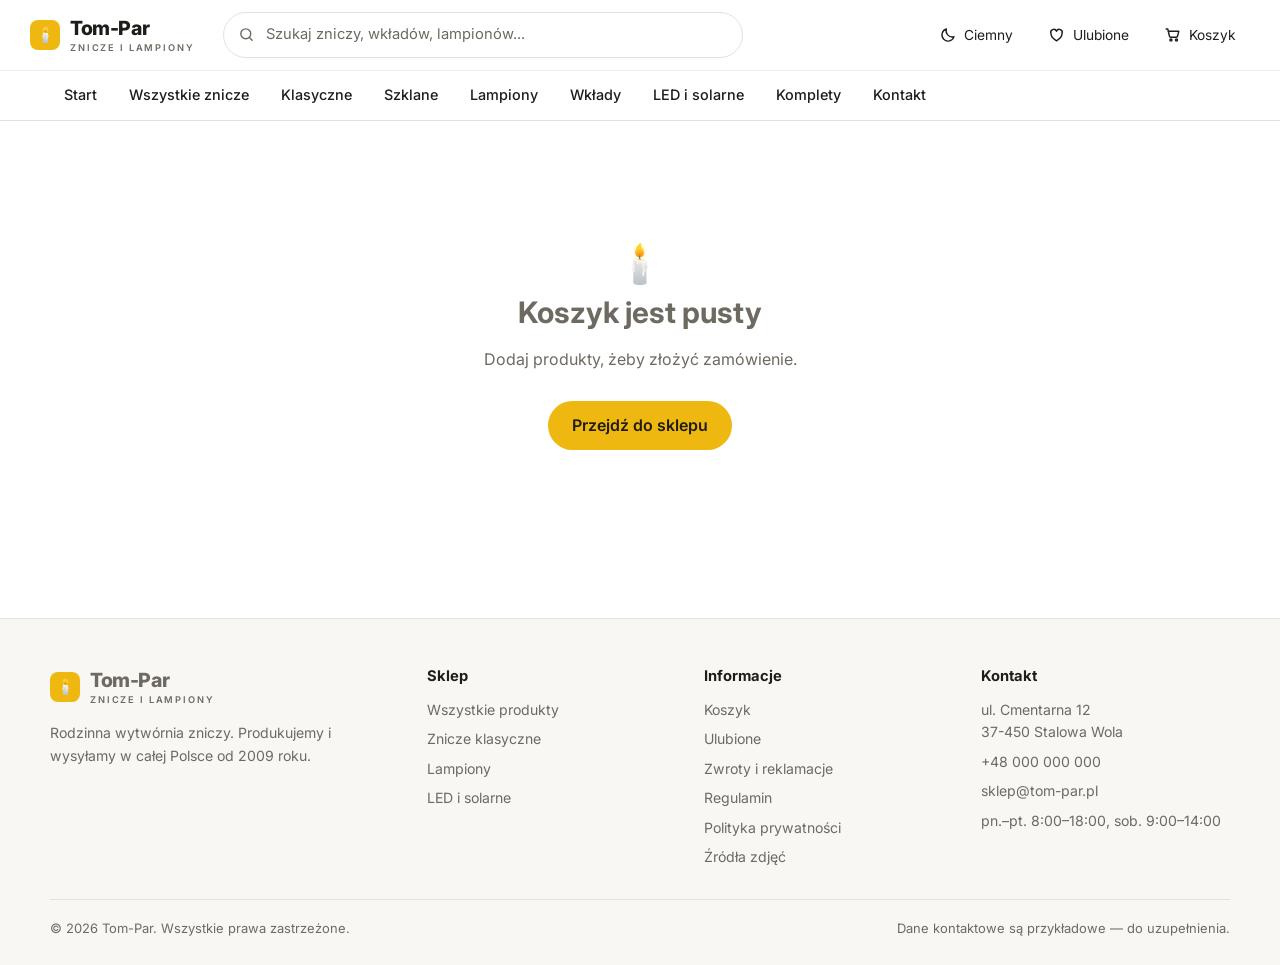
==== kasa.html @ e92dd48e "Ikona kategorii w podpowiedziach zamiast emoji teczki Emoji renderowalo sie jako szara teczka w styl" ====
<!doctype html>
<html lang="pl">
<head>
<meta charset="utf-8">
<meta name="viewport" content="width=device-width,initial-scale=1">
<title>Zamówienie — dane, dostawa, płatność | Tom-Par</title>
<meta name="robots" content="noindex">
<link rel="preconnect" href="https://fonts.googleapis.com"><link rel="preconnect" href="https://fonts.gstatic.com" crossorigin><link href="https://fonts.googleapis.com/css2?family=Inter:wght@400;500;600;700&display=swap" rel="stylesheet"><link rel="stylesheet" href="css/style.css?v=202609152119">
<script>
  (function(){
    var m = null;
    try { m = localStorage.getItem('tompar_motyw') || localStorage.getItem('lumen_motyw'); } catch(e){}
    if (!m) m = matchMedia('(prefers-color-scheme: dark)').matches ? 'dark' : 'light';
    document.documentElement.dataset.theme = m;
  })();
</script>
</head>
<body>
<header class="site">
  <div class="wrap head-main">
    <a class="logo" href="index.html"><i>🕯️</i><span>Tom-Par<small>znicze i lampiony</small></span></a>
    <form class="search" data-search role="search">
      <svg class="search-ico" viewBox="0 0 24 24" fill="none" stroke="currentColor" stroke-width="2" stroke-linecap="round" aria-hidden="true"><circle cx="11" cy="11" r="7"/><path d="m20 20-3.5-3.5"/></svg>
      <input type="search" name="q" placeholder="Szukaj zniczy, wkładów, lampionów..." aria-label="Szukaj w sklepie">
      <button type="submit" class="search-go" aria-label="Szukaj">Szukaj</button>
    </form>
    <div class="head-actions">
      <button class="icon-btn" data-theme-toggle aria-label="Zmień motyw"><span class="ikona"></span><span class="etykieta">Ciemny</span></button>
      <a class="icon-btn fav-btn" href="ulubione.html" aria-label="Ulubione">
        <svg viewBox="0 0 24 24" fill="none" stroke="currentColor" stroke-width="1.8" stroke-linejoin="round" aria-hidden="true"><path d="M12 20s-7-4.4-7-9.3A3.7 3.7 0 0 1 12 8a3.7 3.7 0 0 1 7 2.7C19 15.6 12 20 12 20Z"/></svg>
        <span>Ulubione</span> <span class="badge" data-fav-count style="display:none">0</span></a>
      <a class="icon-btn" href="koszyk.html" aria-label="Koszyk">
        <svg viewBox="0 0 24 24" fill="none" stroke="currentColor" stroke-width="1.8" stroke-linecap="round" stroke-linejoin="round" aria-hidden="true"><path d="M4 5h2l2.2 9.2a1.6 1.6 0 0 0 1.6 1.2h6.9a1.6 1.6 0 0 0 1.6-1.2L20 8H6.4"/><circle cx="10" cy="19" r="1.3"/><circle cx="17" cy="19" r="1.3"/></svg>
        <span>Koszyk</span> <span class="badge" data-cart-count style="display:none">0</span></a>
    </div>
  </div>
  <nav class="catbar">
    <div class="wrap">
      <a href="index.html">Start</a>
      <a href="sklep.html">Wszystkie znicze</a>
      <a href="sklep.html#znicze">Klasyczne</a>
      <a href="sklep.html#szklane">Szklane</a>
      <a href="sklep.html#lampiony">Lampiony</a>
      <a href="sklep.html#wklady">Wkłady</a>
      <a href="sklep.html#led">LED i solarne</a>
      <a href="sklep.html#komplety">Komplety</a>
      <a href="index.html#kontakt">Kontakt</a>
    </div>
  </nav>
</header>
<main>
<section style="padding-top:48px">
  <div class="wrap">
    <h1 style="font-size:clamp(1.9rem,3.6vw,2.6rem)">Składanie zamówienia</h1>
    <p class="muted" style="margin-top:-8px">Bez zakładania konta. Wypełnienie zajmuje około minuty.</p>

    <form class="checkout" id="form-kasa" novalidate>
      <div>
        <!-- 1. KONTAKT -->
        <div class="panel">
          <h2><span class="step-no">1</span> Dane kontaktowe</h2>
          <div class="row2">
            <div class="field"><label for="imie">Imię *</label><input id="imie" name="imie" autocomplete="given-name"><span class="err">Podaj imię.</span></div>
            <div class="field"><label for="nazwisko">Nazwisko *</label><input id="nazwisko" name="nazwisko" autocomplete="family-name"><span class="err">Podaj nazwisko.</span></div>
          </div>
          <div class="row2">
            <div class="field"><label for="email">E-mail *</label><input id="email" name="email" type="email" inputmode="email" autocomplete="email" placeholder="jan.kowalski@example.com"><span class="err">Podaj poprawny adres e-mail.</span></div>
            <div class="field"><label for="telefon">Telefon *</label><input id="telefon" name="telefon" type="tel" inputmode="tel" autocomplete="tel" placeholder="600 100 200"><span class="err">Podaj 9-cyfrowy numer telefonu.</span></div>
          </div>
          <p class="muted" style="font-size:.84rem;margin:0">Na e-mail wyślemy potwierdzenie, na telefon — informację od kuriera.</p>
        </div>

        <!-- 2. ADRES -->
        <div class="panel">
          <h2><span class="step-no">2</span> Adres dostawy</h2>
          <div class="field"><label for="ulica">Ulica i numer *</label><input id="ulica" name="ulica" autocomplete="street-address" placeholder="ul. Kwiatowa 14/3"><span class="err">Podaj ulicę i numer.</span></div>
          <div class="row3">
            <div class="field"><label for="kod">Kod pocztowy *</label><input id="kod" name="kod" inputmode="numeric" autocomplete="postal-code" placeholder="00-000" maxlength="6"><span class="err">Format: 00-000.</span></div>
            <div class="field"><label for="miasto">Miejscowość *</label><input id="miasto" name="miasto" autocomplete="address-level2"><span class="err">Podaj miejscowość.</span></div>
            <div class="field"><label for="kraj">Kraj</label>
              <select id="kraj" name="kraj"><option>Polska</option><option>Niemcy</option><option>Czechy</option><option>Wielka Brytania</option></select></div>
          </div>
          <label class="check"><input type="checkbox" id="faktura" name="faktura"> Chcę fakturę na firmę</label>
          <div id="box-faktura" hidden>
            <div class="row2">
              <div class="field"><label for="firma">Nazwa firmy *</label><input id="firma" name="firma"><span class="err">Podaj nazwę firmy.</span></div>
              <div class="field"><label for="nip">NIP *</label><input id="nip" name="nip" inputmode="numeric" placeholder="1234567890" maxlength="13"><span class="err">NIP musi mieć 10 cyfr.</span></div>
            </div>
          </div>
        </div>

        <!-- 3. DOSTAWA -->
        <div class="panel">
          <h2><span class="step-no">3</span> Sposób dostawy</h2>
          <div id="opcje-dostawy"></div>
          <div class="field" id="box-paczkomat" hidden>
            <label for="paczkomat">Kod paczkomatu *</label>
            <input id="paczkomat" name="paczkomat" placeholder="np. STW01M" maxlength="12">
            <span class="err">Podaj kod wybranego paczkomatu.</span>
          </div>
        </div>

        <!-- 4. PŁATNOŚĆ -->
        <div class="panel">
          <h2><span class="step-no">4</span> Sposób płatności</h2>
          <div id="opcje-platnosci"></div>
          <div class="field" style="margin-top:8px">
            <label for="uwagi">Uwagi do zamówienia (opcjonalnie)</label>
            <textarea id="uwagi" name="uwagi" rows="3" placeholder="np. proszę dzwonić przed dostawą"></textarea>
          </div>
          <label class="check" id="check-regulamin"><input type="checkbox" id="regulamin"> Akceptuję <a href="#" style="color:var(--gold)">regulamin</a> i <a href="#" style="color:var(--gold)">politykę prywatności</a>. *</label>
          <label class="check"><input type="checkbox" id="newsletter"> Chcę dostawać informacje o promocjach sezonowych.</label>
        </div>
      </div>

      <aside>
        <div class="summary" id="podsumowanie"></div>
      </aside>
    </form>
  </div>
</section>
</main>
<footer class="site" id="kontakt">
  <div class="wrap">
    <div class="cols">
      <div>
        <a class="logo" href="index.html"><i>🕯️</i><span>Tom-Par<small>znicze i lampiony</small></span></a>
        <p style="max-width:34ch;margin-top:14px">Rodzinna wytwórnia zniczy. Produkujemy i wysyłamy w całej Polsce od 2009 roku.</p>
      </div>
      <div><h4>Sklep</h4><ul>
        <li><a href="sklep.html">Wszystkie produkty</a></li>
        <li><a href="sklep.html#znicze">Znicze klasyczne</a></li>
        <li><a href="sklep.html#lampiony">Lampiony</a></li>
        <li><a href="sklep.html#led">LED i solarne</a></li>
      </ul></div>
      <div><h4>Informacje</h4><ul>
        <li><a href="koszyk.html">Koszyk</a></li>
        <li><a href="ulubione.html">Ulubione</a></li>
        <li><a href="#">Zwroty i reklamacje</a></li>
        <li><a href="#">Regulamin</a></li>
        <li><a href="#">Polityka prywatności</a></li>
        <li><a href="zrodla-zdjec.html">Źródła zdjęć</a></li>
      </ul></div>
      <div><h4>Kontakt</h4><ul>
        <li>ul. Cmentarna 12<br>37-450 Stalowa Wola</li>
        <li><a href="tel:+48000000000">+48 000 000 000</a></li>
        <li><a href="mailto:sklep@tom-par.pl">sklep@tom-par.pl</a></li>
        <li>pn.–pt. 8:00–18:00, sob. 9:00–14:00</li>
      </ul></div>
    </div>
    <div class="copy">
      <span>© 2026 Tom-Par. Wszystkie prawa zastrzeżone.</span>
      <span>Dane kontaktowe są przykładowe — do uzupełnienia.</span>
    </div>
  </div>
</footer>
<script src="js/shop.js?v=202609152119"></script>
<script src="js/kasa.js?v=202609152119"></script>
</body>
</html>
---- css/style.css ----
/* ===========================================================
   Tom-Par — arkusz stylów. Motyw jasny (domyślny) + ciemny.
   =========================================================== */

/* --- MOTYW JASNY --- */
:root{
  --bg:#ffffff;
  --bg-soft:#f8f7f4;
  --card:#ffffff;
  --line:#e5e1d9;
  --line-soft:#f0ede7;
  --text:#1f1d1a;
  --muted:#6e6a61;
  --gold:#efb810;
  --gold-soft:#ffd24d;
  --gold-dim:#fdf4d8;
  --on-gold:#211d14;
  --header-bg:rgba(255,255,255,.94);
  --input-bg:#ffffff;
  --thumb-1:#faf8f3;
  --thumb-2:#f1ece1;
  --shadow:0 2px 10px rgba(30,28,25,.06);
  --shadow-lg:0 12px 30px rgba(30,28,25,.12);
  --ok:#2f8f5b;
  --err:#c8402c;
  --radius:12px;
  --max:1220px;
  --font:"Inter",-apple-system,BlinkMacSystemFont,"Segoe UI",Roboto,Helvetica,Arial,sans-serif;
  color-scheme:light;
}

/* --- MOTYW CIEMNY --- */
[data-theme="dark"]{
  --bg:#0e0f12;
  --bg-soft:#15161a;
  --card:#1a1c21;
  --line:#2c2f37;
  --line-soft:#23252b;
  --text:#f4f4f6;
  --muted:#9ea3ad;
  --gold:#f2c14e;
  --gold-soft:#ffd776;
  --gold-dim:#2b2415;
  --on-gold:#1a1408;
  --header-bg:rgba(14,15,18,.92);
  --input-bg:#15171c;
  --thumb-1:#20232a;
  --thumb-2:#171920;
  --shadow:0 2px 12px rgba(0,0,0,.5);
  --shadow-lg:0 16px 40px rgba(0,0,0,.6);
  --ok:#5ec98a;
  --err:#ef7361;
  color-scheme:dark;
}
/* w ciemnym karty odcinają się od tła jaśniejszym obrysem i cieniem */
[data-theme="dark"] .card,
[data-theme="dark"] .panel,
[data-theme="dark"] .summary{box-shadow:0 1px 0 rgba(255,255,255,.04) inset, var(--shadow)}
[data-theme="dark"] .card:hover{border-color:#3d424e}
[data-theme="dark"] .card .thumb img,
[data-theme="dark"] .tile img{filter:brightness(.95)}
[data-theme="dark"] .chip:hover{background:var(--bg-soft)}
[data-theme="dark"] .btn.ghost{border-color:#3a3e48}
[data-theme="dark"] .topbar,
[data-theme="dark"] .tag{color:#191308}

*{box-sizing:border-box}
html{scroll-behavior:smooth}
/* przyklejony naglowek nie moze zaslaniac celu przewijania */
section[id],[id^="naglowek"]{scroll-margin-top:124px}
body{margin:0;background:var(--bg);color:var(--text);font-family:var(--font);line-height:1.6;-webkit-font-smoothing:antialiased;transition:background .2s,color .2s}
img{max-width:100%;display:block}
a{color:inherit;text-decoration:none}
h1,h2,h3{font-weight:700;line-height:1.25;margin:0 0 .5em}
h1{font-size:clamp(1.8rem,3.6vw,2.6rem)}
h2{font-size:clamp(1.35rem,2.4vw,1.85rem)}
.wrap{max-width:var(--max);margin:0 auto;padding:0 20px}
.muted{color:var(--muted)}
.center{text-align:center}

/* --- PASEK PROMOCYJNY --- */
.topbar{background:var(--gold);color:var(--on-gold);font-size:.85rem;font-weight:600;text-align:center;padding:8px 20px}

/* --- NAGŁÓWEK --- */
header.site{position:sticky;top:0;z-index:50;background:var(--header-bg);backdrop-filter:blur(10px);border-bottom:1px solid var(--line)}
.head-main{display:flex;align-items:center;gap:28px;padding:12px 0}
.logo{display:flex;align-items:center;gap:10px;font-size:1.22rem;font-weight:800;letter-spacing:-.02em;flex:none}
.logo i{width:30px;height:30px;border-radius:8px;background:var(--gold);color:var(--on-gold);display:grid;place-items:center;font-style:normal;font-size:.95rem}
.logo small{display:block;font-size:.58rem;font-weight:600;letter-spacing:.2em;text-transform:uppercase;color:var(--muted);margin-top:-3px}

.search{flex:1;max-width:520px;position:relative;display:flex;align-items:center}
.search-ico{position:absolute;left:15px;width:17px;height:17px;color:var(--muted);pointer-events:none}
.search input{width:100%;background:var(--input-bg);border:1px solid var(--line);border-radius:999px;
  padding:10px 16px 10px 42px;font:inherit;font-size:.92rem;color:var(--text);transition:.2s}
.search input::placeholder{color:var(--muted)}
.search input:focus{outline:none;border-color:var(--gold);box-shadow:0 0 0 3px var(--gold-dim)}
.search input:focus~.search-ico{color:var(--gold)}
.search-go{position:absolute;width:1px;height:1px;overflow:hidden;clip:rect(0 0 0 0);white-space:nowrap}

.head-actions{display:flex;align-items:center;gap:6px;margin-left:auto}
.icon-btn{display:flex;align-items:center;gap:7px;border:1px solid transparent;background:transparent;color:var(--text);
  padding:8px 13px;border-radius:999px;font:inherit;font-size:.86rem;cursor:pointer;transition:.2s;white-space:nowrap}
.icon-btn:hover{background:var(--bg-soft);color:var(--gold)}
.icon-btn svg{width:19px;height:19px;flex:none}
.icon-btn .ikona{display:flex}
.icon-btn .ikona svg{width:18px;height:18px}
.badge{background:var(--gold);color:var(--on-gold);font-weight:700;font-size:.72rem;border-radius:999px;
  min-width:19px;height:19px;display:inline-flex;align-items:center;justify-content:center;padding:0 6px}
.fav-btn .badge{background:var(--err);color:#fff}
.burger{display:none}

/* podpowiedzi wyszukiwania */
.sugestie{position:absolute;top:calc(100% + 8px);left:0;right:0;z-index:60;
  background:var(--card);border:1px solid var(--line);border-radius:14px;
  box-shadow:var(--shadow-lg);overflow:hidden;max-height:min(420px,60vh);overflow-y:auto}
.sug{display:flex;align-items:center;gap:12px;padding:10px 14px;border-bottom:1px solid var(--line-soft);transition:.15s}
.sug:last-child{border-bottom:0}
.sug:hover,.sug.on{background:var(--gold-dim)}
.sug img{width:42px;height:42px;border-radius:8px;object-fit:cover;flex:none}
.sug-ikona{width:42px;height:42px;border-radius:8px;background:var(--gold-dim);color:var(--gold);display:grid;place-items:center;flex:none}
.sug-ikona svg{width:19px;height:19px}
.sug-tekst{flex:1;font-size:.9rem;line-height:1.35;min-width:0}
.sug-tekst small{display:block;color:var(--muted);font-size:.78rem;white-space:nowrap;overflow:hidden;text-overflow:ellipsis}
.sug-cena{font-weight:700;font-size:.9rem;white-space:nowrap}
.sug-kat .sug-tekst{color:var(--muted)}
.sug-kat strong{color:var(--text)}

/* pasek kategorii */
.catbar{border-top:1px solid var(--line-soft);background:var(--bg)}
.catbar .wrap{display:flex;gap:4px;overflow-x:auto;scrollbar-width:none}
.catbar .wrap::-webkit-scrollbar{display:none}
.catbar a{padding:12px 14px;font-size:.9rem;font-weight:500;white-space:nowrap;border-bottom:2px solid transparent;transition:.2s}
.catbar a:hover{color:var(--gold);border-bottom-color:var(--gold)}

/* --- HERO --- */
.hero{position:relative;display:flex;align-items:center;padding:0;overflow:hidden;
  min-height:clamp(440px,66vh,680px);border-bottom:1px solid var(--line)}
.hero-bg{position:absolute;inset:0;width:100%;height:100%;object-fit:cover;object-position:center 62%}
.hero::after{content:"";position:absolute;inset:0;
  background:linear-gradient(100deg,rgba(8,6,5,.88) 0%,rgba(8,6,5,.68) 42%,rgba(8,6,5,.18) 72%,rgba(8,6,5,.05) 100%)}
.hero-inner{position:relative;z-index:1;color:#fff;padding-block:60px;max-width:var(--max);width:100%}
.hero-inner h1{color:#fff;max-width:14ch;text-shadow:0 2px 20px rgba(0,0,0,.5)}
.hero p.lead{font-size:1.08rem;color:rgba(255,255,255,.88);max-width:46ch;text-shadow:0 1px 12px rgba(0,0,0,.5)}
.hero .btn.ghost{color:#fff;border-color:rgba(255,255,255,.55)}
.hero .btn.ghost:hover{background:rgba(255,255,255,.12);border-color:#fff;color:#fff}
.trust{display:flex;gap:30px;flex-wrap:wrap;margin-top:30px;font-size:.87rem;color:rgba(255,255,255,.75)}
.trust b{display:block;color:#fff;font-size:.95rem}

/* --- PRZYCISKI --- */
.btn{display:inline-flex;align-items:center;justify-content:center;gap:8px;border:0;cursor:pointer;font:inherit;font-weight:600;padding:12px 24px;border-radius:999px;transition:.2s;background:var(--gold);color:var(--on-gold)}
.btn:hover{background:var(--gold-soft)}
.btn.ghost{background:transparent;color:var(--text);border:1px solid var(--line)}
.btn.ghost:hover{border-color:var(--gold);color:var(--gold)}
.btn.block{width:100%}
.btn:disabled{opacity:.5;cursor:not-allowed}
.btn-row{display:flex;gap:12px;flex-wrap:wrap;margin-top:24px}

section{padding:64px 0}
.section-head{max-width:640px;margin-bottom:32px}
.grid{display:grid;gap:20px}
.cols-3{grid-template-columns:repeat(3,1fr)}
.cols-4{grid-template-columns:repeat(4,1fr)}

/* --- MOZAIKA KATEGORII --- */
.mosaic{display:grid;grid-template-columns:repeat(4,1fr);grid-auto-rows:150px;gap:16px}
.tile{position:relative;border-radius:var(--radius);overflow:hidden;border:1px solid var(--line);background:linear-gradient(150deg,var(--thumb-1),var(--thumb-2));display:flex;align-items:flex-end;padding:18px;transition:.25s}
.tile:hover{box-shadow:var(--shadow-lg);transform:translateY(-3px)}
.tile span{font-weight:700;font-size:1.05rem;position:relative;z-index:2;color:#fff;text-shadow:0 1px 6px rgba(0,0,0,.6)}
.tile img{position:absolute;inset:0;width:100%;height:100%;object-fit:cover;transition:transform .4s}
.tile:hover img{transform:scale(1.06)}
.tile::after{content:'';position:absolute;inset:0;background:linear-gradient(to top,rgba(0,0,0,.75),rgba(0,0,0,.05) 60%)}
.tile.big{grid-column:span 2;grid-row:span 2}
.tile.wide{grid-column:span 2}

/* --- FILTRY --- */
.filters{display:flex;gap:8px;flex-wrap:wrap;margin-bottom:26px}
.chip{border:1px solid var(--line);background:transparent;color:var(--muted);padding:8px 16px;border-radius:999px;cursor:pointer;font:inherit;font-size:.88rem;transition:.2s}
.chip:hover{color:var(--text);border-color:var(--gold)}
.chip.active{background:var(--gold);border-color:var(--gold);color:var(--on-gold);font-weight:600}

/* --- KARTA PRODUKTU --- */
.card{background:var(--card);border:1px solid var(--line);border-radius:var(--radius);overflow:hidden;display:flex;flex-direction:column;transition:.25s}
.card:hover{box-shadow:var(--shadow-lg);transform:translateY(-3px)}
.card .thumb{aspect-ratio:1/1;background:var(--thumb-1);position:relative;overflow:hidden}
.card .thumb img{position:absolute;inset:0;width:100%;height:100%;object-fit:cover;transition:transform .4s}
.card:hover .thumb img{transform:scale(1.05)}

.tag{position:absolute;top:10px;left:10px;background:var(--gold);color:var(--on-gold);font-size:.68rem;font-weight:700;letter-spacing:.06em;text-transform:uppercase;padding:4px 9px;border-radius:5px}
.card .body{padding:16px 18px 20px;display:flex;flex-direction:column;flex:1;gap:5px}
.card h3{font-size:1rem;margin:0;line-height:1.35}
.card .desc{font-size:.85rem;color:var(--muted);flex:1}
.price{font-size:1.2rem;font-weight:800;margin-top:6px}
.price small{color:var(--muted);font-weight:400;font-size:.74rem}

/* --- SERDUSZKO --- */
.fav{position:absolute;top:10px;right:10px;z-index:2;width:36px;height:36px;border-radius:50%;background:var(--card);border:1px solid var(--line);color:var(--muted);font-size:1rem;line-height:1;cursor:pointer;display:flex;align-items:center;justify-content:center;transition:.2s;box-shadow:var(--shadow)}
.fav:hover{color:var(--err);border-color:var(--err);transform:scale(1.08)}
.fav.on{color:#fff;background:var(--err);border-color:var(--err)}

/* --- KAFELKI INFO --- */
.feat{background:var(--bg-soft);border:1px solid var(--line);border-radius:var(--radius);padding:24px}
.feat .ico{font-size:1.5rem;margin-bottom:8px}
.feat h3{font-size:1rem;margin-bottom:4px}
.feat p{margin:0;font-size:.88rem;color:var(--muted)}

/* --- KASA / FORMULARZE --- */
.checkout{display:grid;grid-template-columns:1.35fr .65fr;gap:32px;align-items:start;padding-top:32px}
.panel{background:var(--card);border:1px solid var(--line);border-radius:var(--radius);padding:26px;margin-bottom:20px;box-shadow:var(--shadow)}
.panel h2{font-size:1.15rem;display:flex;align-items:center;gap:11px}
.step-no{width:27px;height:27px;border-radius:50%;background:var(--gold);color:var(--on-gold);font-size:.88rem;font-weight:700;display:inline-flex;align-items:center;justify-content:center;flex:none}
.field{display:flex;flex-direction:column;gap:5px;margin-bottom:15px}
.field label{font-size:.84rem;color:var(--muted)}
.field input,.field select,.field textarea{background:var(--input-bg);border:1px solid var(--line);color:var(--text);border-radius:9px;padding:11px 13px;font:inherit;transition:.2s;width:100%}
.field input:focus,.field select:focus,.field textarea:focus{outline:none;border-color:var(--gold);box-shadow:0 0 0 3px var(--gold-dim)}
.field .err{font-size:.77rem;color:var(--err);display:none}
.field.invalid input,.field.invalid select{border-color:var(--err)}
.field.invalid .err{display:block}
.row2{display:grid;grid-template-columns:1fr 1fr;gap:15px}
.row3{display:grid;grid-template-columns:.6fr 1fr 1fr;gap:15px}
.opt{display:flex;gap:13px;align-items:flex-start;border:1px solid var(--line);border-radius:10px;padding:15px;cursor:pointer;margin-bottom:11px;transition:.2s}
.opt:hover{border-color:var(--gold)}
.opt.sel{border-color:var(--gold);background:var(--gold-dim)}
.opt input{margin-top:4px;accent-color:var(--gold);flex:none}
.opt .t{font-weight:600;display:block}
.opt .d{font-size:.83rem;color:var(--muted);display:block}
.opt .p{margin-left:auto;font-weight:700;white-space:nowrap}
.check{display:flex;gap:11px;align-items:flex-start;font-size:.86rem;color:var(--muted);margin-bottom:12px}
.check input{accent-color:var(--gold);margin-top:3px;flex:none}
.check.invalid{color:var(--err)}

/* --- PODSUMOWANIE --- */
.summary{position:sticky;top:110px;background:var(--card);border:1px solid var(--line);border-radius:var(--radius);padding:24px;box-shadow:var(--shadow)}
.sum-line{display:flex;justify-content:space-between;gap:12px;font-size:.9rem;padding:6px 0;color:var(--muted)}
.sum-line strong{color:var(--text);font-weight:600}
.sum-total{display:flex;justify-content:space-between;align-items:baseline;border-top:1px solid var(--line);margin-top:12px;padding-top:14px;font-size:1.3rem;font-weight:800}
.mini-item{display:flex;gap:11px;align-items:center;padding:9px 0;border-bottom:1px solid var(--line-soft)}
.mini-item .mt{width:44px;height:44px;border-radius:7px;background:var(--thumb-1);overflow:hidden;flex:none}
.mini-item .mt img{width:100%;height:100%;object-fit:cover;border-radius:7px}
.mini-item .mi{flex:1;font-size:.85rem}
.mini-item .mi small{color:var(--muted);display:block}

/* --- PASEK DARMOWEJ DOSTAWY --- */
.freeship{background:var(--gold-dim);border:1px solid var(--gold);border-radius:var(--radius);padding:16px 20px;margin-bottom:20px}
.freeship.gratis{background:color-mix(in srgb,var(--ok) 12%,transparent);border-color:var(--ok)}
.fs-top{display:flex;justify-content:space-between;gap:14px;flex-wrap:wrap;font-size:.92rem;margin-bottom:10px}
.fs-bar{height:8px;border-radius:999px;background:var(--line);overflow:hidden}
.fs-bar i{display:block;height:100%;background:var(--gold);border-radius:999px;transition:width .4s}
.freeship.gratis .fs-bar i{background:var(--ok)}
.fs-link{display:inline-block;margin-top:10px;font-size:.86rem;font-weight:600;color:var(--gold)}
.fs-link:hover{text-decoration:underline}

/* --- KOSZYK --- */
.cart-row{display:grid;grid-template-columns:92px 1fr auto auto;gap:16px;align-items:center;padding:16px 0;border-bottom:1px solid var(--line-soft)}
.cart-row .th{width:92px;height:92px;background:var(--thumb-1);border-radius:9px;overflow:hidden}
.cart-row .th img{width:100%;height:100%;object-fit:cover;border-radius:9px}
.qty{display:inline-flex;align-items:center;border:1px solid var(--line);border-radius:999px;overflow:hidden}
.qty button{background:none;border:0;color:var(--text);width:33px;height:35px;font-size:1.05rem;cursor:pointer}
.qty button:hover{color:var(--gold)}
.qty span{min-width:28px;text-align:center;font-weight:600}
.rm{background:none;border:0;color:var(--muted);cursor:pointer;font-size:.8rem;text-decoration:underline;padding:0;margin-top:5px}
.rm:hover{color:var(--err)}
.empty{text-align:center;padding:64px 20px;color:var(--muted)}

/* --- TOAST --- */
.toast{position:fixed;bottom:24px;left:50%;transform:translate(-50%,140%);background:var(--card);border:1px solid var(--gold);color:var(--text);padding:13px 22px;border-radius:999px;z-index:100;transition:.3s;font-size:.9rem;box-shadow:var(--shadow-lg)}
.toast.show{transform:translate(-50%,0)}

/* --- POTWIERDZENIE --- */
.done{max-width:640px;margin:0 auto;text-align:center;padding:70px 0}
.done .ok{width:70px;height:70px;border-radius:50%;background:var(--gold-dim);border:1px solid var(--ok);color:var(--ok);font-size:1.9rem;display:flex;align-items:center;justify-content:center;margin:0 auto 20px}
.recap{text-align:left;background:var(--card);border:1px solid var(--line);border-radius:var(--radius);padding:24px;margin-top:28px;box-shadow:var(--shadow)}

/* --- STOPKA --- */
footer.site{border-top:1px solid var(--line);background:var(--bg-soft);padding:46px 0 26px;color:var(--muted);font-size:.88rem;margin-top:40px}
footer.site .cols{display:grid;grid-template-columns:1.4fr 1fr 1fr 1fr;gap:28px;margin-bottom:30px}
footer.site h4{color:var(--text);font-size:.92rem;margin:0 0 10px}
footer.site a:hover{color:var(--gold)}
footer.site ul{list-style:none;padding:0;margin:0;display:grid;gap:7px}
.copy{border-top:1px solid var(--line);padding-top:18px;display:flex;justify-content:space-between;gap:14px;flex-wrap:wrap;font-size:.81rem}

/* --- RESPONSYWNOŚĆ --- */
@media(max-width:980px){
  .checkout{grid-template-columns:1fr}
  .summary{position:static}
  .cols-4{grid-template-columns:repeat(2,1fr)}
  .mosaic{grid-template-columns:repeat(2,1fr)}
  footer.site .cols{grid-template-columns:1fr 1fr}
}
@media(max-width:700px){
  .head-main{flex-wrap:wrap;gap:10px 8px}
  .search{order:5;max-width:none;flex-basis:100%}
  .icon-btn span:not(.badge):not(.ikona){display:none}
  .icon-btn{padding:8px 10px;gap:5px}
  .logo{font-size:1.1rem}
  .cols-3,.cols-4{grid-template-columns:1fr}
  .row2,.row3{grid-template-columns:1fr}
  .cart-row{grid-template-columns:66px 1fr;row-gap:10px}
  .cart-row .th{width:66px;height:66px}
  .hero{min-height:clamp(380px,72vh,560px)}
  .hero::after{background:linear-gradient(180deg,rgba(8,6,5,.5) 0%,rgba(8,6,5,.82) 55%,rgba(8,6,5,.92) 100%)}
  .hero-inner h1{max-width:none}
  .trust{gap:18px}
  .mosaic{grid-auto-rows:120px}
  .tile.big{grid-column:span 2;grid-row:span 1}
  section{padding:46px 0}
}
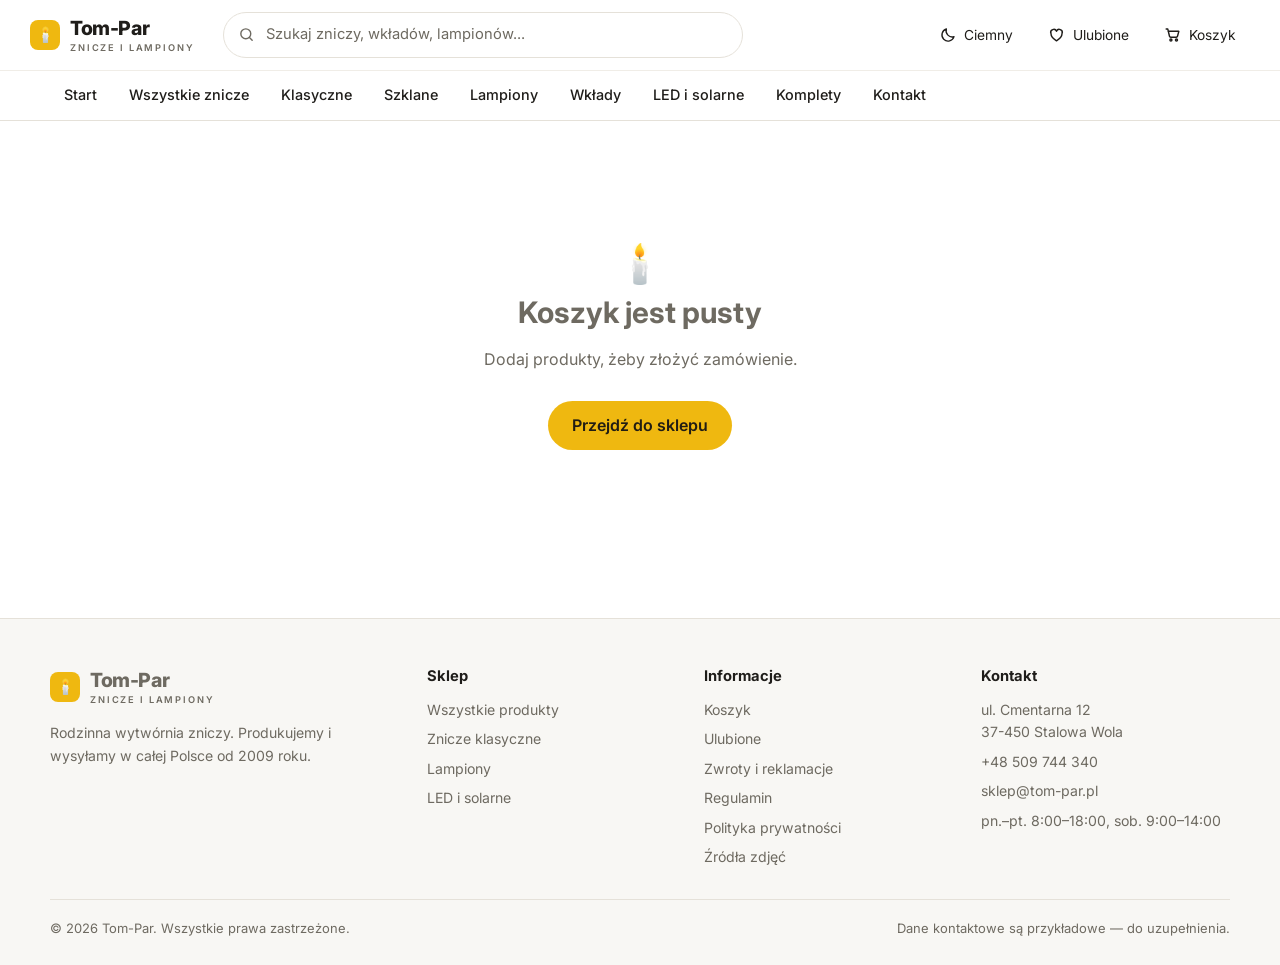
==== commit a2b568e1: "Prawdziwy numer telefonu zamiast przykladowego Numer 509 744 340 w stopce wszystkich podstron, w reg" ====
--- a/kasa.html
+++ b/kasa.html
@@ -5,7 +5,7 @@
 <meta name="viewport" content="width=device-width,initial-scale=1">
 <title>Zamówienie — dane, dostawa, płatność | Tom-Par</title>
 <meta name="robots" content="noindex">
-<link rel="preconnect" href="https://fonts.googleapis.com"><link rel="preconnect" href="https://fonts.gstatic.com" crossorigin><link href="https://fonts.googleapis.com/css2?family=Inter:wght@400;500;600;700&display=swap" rel="stylesheet"><link rel="stylesheet" href="css/style.css?v=202609152119">
+<link rel="preconnect" href="https://fonts.googleapis.com"><link rel="preconnect" href="https://fonts.gstatic.com" crossorigin><link href="https://fonts.googleapis.com/css2?family=Inter:wght@400;500;600;700&display=swap" rel="stylesheet"><link rel="stylesheet" href="css/style.css?v=202609152144">
 <script>
   (function(){
     var m = null;
@@ -108,7 +108,7 @@
             <label for="uwagi">Uwagi do zamówienia (opcjonalnie)</label>
             <textarea id="uwagi" name="uwagi" rows="3" placeholder="np. proszę dzwonić przed dostawą"></textarea>
           </div>
-          <label class="check" id="check-regulamin"><input type="checkbox" id="regulamin"> Akceptuję <a href="#" style="color:var(--gold)">regulamin</a> i <a href="#" style="color:var(--gold)">politykę prywatności</a>. *</label>
+          <label class="check" id="check-regulamin"><input type="checkbox" id="regulamin"> Akceptuję <a href="regulamin.html" target="_blank" style="color:var(--gold)">regulamin</a> i <a href="polityka-prywatnosci.html" target="_blank" style="color:var(--gold)">politykę prywatności</a>. Wiem, że mam 14 dni na <a href="zwroty.html" target="_blank" style="color:var(--gold)">odstąpienie od umowy</a>. *</label>
           <label class="check"><input type="checkbox" id="newsletter"> Chcę dostawać informacje o promocjach sezonowych.</label>
         </div>
       </div>
@@ -136,14 +136,14 @@
       <div><h4>Informacje</h4><ul>
         <li><a href="koszyk.html">Koszyk</a></li>
         <li><a href="ulubione.html">Ulubione</a></li>
-        <li><a href="#">Zwroty i reklamacje</a></li>
-        <li><a href="#">Regulamin</a></li>
-        <li><a href="#">Polityka prywatności</a></li>
+        <li><a href="zwroty.html">Zwroty i reklamacje</a></li>
+        <li><a href="regulamin.html">Regulamin</a></li>
+        <li><a href="polityka-prywatnosci.html">Polityka prywatności</a></li>
         <li><a href="zrodla-zdjec.html">Źródła zdjęć</a></li>
       </ul></div>
       <div><h4>Kontakt</h4><ul>
         <li>ul. Cmentarna 12<br>37-450 Stalowa Wola</li>
-        <li><a href="tel:+48000000000">+48 000 000 000</a></li>
+        <li><a href="tel:+48509744340">+48 509 744 340</a></li>
         <li><a href="mailto:sklep@tom-par.pl">sklep@tom-par.pl</a></li>
         <li>pn.–pt. 8:00–18:00, sob. 9:00–14:00</li>
       </ul></div>
@@ -154,7 +154,7 @@
     </div>
   </div>
 </footer>
-<script src="js/shop.js?v=202609152119"></script>
-<script src="js/kasa.js?v=202609152119"></script>
+<script src="js/shop.js?v=202609152144"></script>
+<script src="js/kasa.js?v=202609152144"></script>
 </body>
 </html>
--- a/css/style.css
+++ b/css/style.css
@@ -270,6 +270,31 @@
 .done .ok{width:70px;height:70px;border-radius:50%;background:var(--gold-dim);border:1px solid var(--ok);color:var(--ok);font-size:1.9rem;display:flex;align-items:center;justify-content:center;margin:0 auto 20px}
 .recap{text-align:left;background:var(--card);border:1px solid var(--line);border-radius:var(--radius);padding:24px;margin-top:28px;box-shadow:var(--shadow)}
 
+/* --- DOKUMENTY (regulamin, polityka, zwroty) --- */
+.dok-layout{display:grid;grid-template-columns:250px 1fr;gap:40px;align-items:start;padding-top:36px}
+.dok-spis{position:sticky;top:124px;background:var(--card);border:1px solid var(--line);border-radius:var(--radius);padding:18px 20px;box-shadow:var(--shadow)}
+.dok-spis h3{font-size:.8rem;text-transform:uppercase;letter-spacing:.12em;color:var(--muted);margin-bottom:12px}
+.dok-spis ol{margin:0;padding-left:20px;display:grid;gap:7px;font-size:.87rem}
+.dok-spis a:hover{color:var(--gold)}
+.dok{max-width:74ch;font-size:.95rem}
+.dok h2{font-size:1.2rem;margin:36px 0 12px;scroll-margin-top:124px}
+.dok h2:first-of-type{margin-top:0}
+.dok h3{font-size:1rem;margin:22px 0 8px}
+.dok p,.dok li{color:var(--text)}
+.dok ul,.dok ol{padding-left:22px;display:grid;gap:8px;margin:12px 0}
+.dok table{width:100%;border-collapse:collapse;font-size:.9rem;margin:14px 0}
+.dok th,.dok td{text-align:left;padding:10px 12px;border-bottom:1px solid var(--line-soft);vertical-align:top}
+.dok th{color:var(--muted);font-weight:600;font-size:.82rem;text-transform:uppercase;letter-spacing:.06em}
+.dok-uwaga{background:var(--gold-dim);border:1px solid var(--gold);border-radius:var(--radius);padding:16px 20px;margin-bottom:26px;font-size:.9rem}
+.dok-uwaga strong{display:block;margin-bottom:4px}
+.dok-box{background:var(--bg-soft);border:1px solid var(--line);border-radius:var(--radius);padding:20px 22px;margin:18px 0}
+.dok-box h3{margin-top:0}
+.dok-data{color:var(--muted);font-size:.85rem;margin-top:36px;padding-top:16px;border-top:1px solid var(--line)}
+@media(max-width:900px){
+  .dok-layout{grid-template-columns:1fr;gap:24px}
+  .dok-spis{position:static}
+}
+
 /* --- STOPKA --- */
 footer.site{border-top:1px solid var(--line);background:var(--bg-soft);padding:46px 0 26px;color:var(--muted);font-size:.88rem;margin-top:40px}
 footer.site .cols{display:grid;grid-template-columns:1.4fr 1fr 1fr 1fr;gap:28px;margin-bottom:30px}
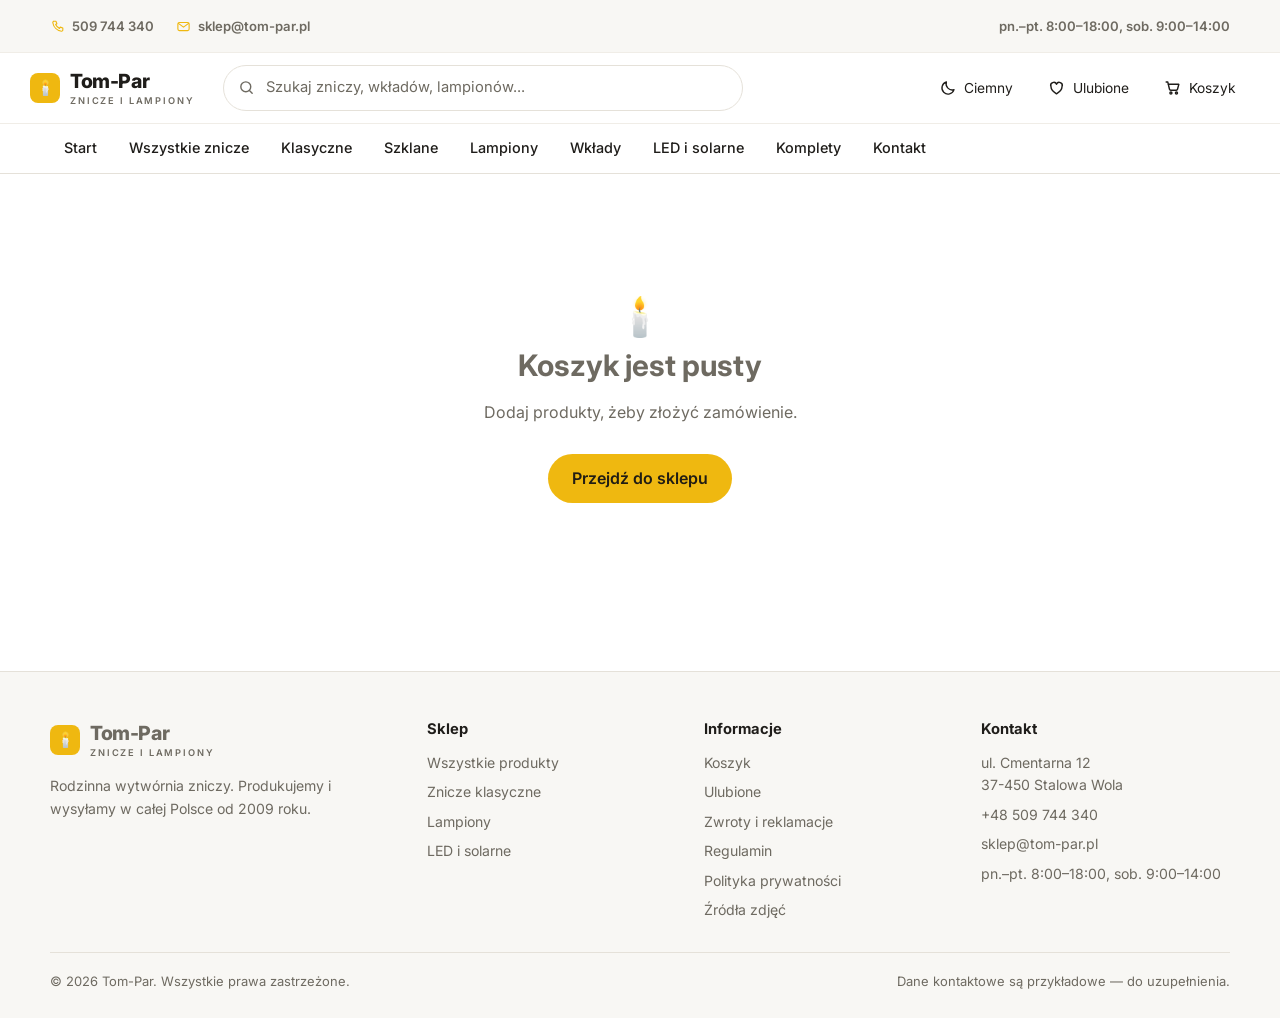
==== commit 0a569479: "Telefon i mail w pasku nad naglowkiem Kontakt wraca na gora, ale jako osobny cienki pasek, a nie w g" ====
--- a/kasa.html
+++ b/kasa.html
@@ -5,7 +5,7 @@
 <meta name="viewport" content="width=device-width,initial-scale=1">
 <title>Zamówienie — dane, dostawa, płatność | Tom-Par</title>
 <meta name="robots" content="noindex">
-<link rel="preconnect" href="https://fonts.googleapis.com"><link rel="preconnect" href="https://fonts.gstatic.com" crossorigin><link href="https://fonts.googleapis.com/css2?family=Inter:wght@400;500;600;700&display=swap" rel="stylesheet"><link rel="stylesheet" href="css/style.css?v=202609152144">
+<link rel="preconnect" href="https://fonts.googleapis.com"><link rel="preconnect" href="https://fonts.gstatic.com" crossorigin><link href="https://fonts.googleapis.com/css2?family=Inter:wght@400;500;600;700&display=swap" rel="stylesheet"><link rel="stylesheet" href="css/style.css?v=202609152146">
 <script>
   (function(){
     var m = null;
@@ -16,6 +16,13 @@
 </script>
 </head>
 <body>
+<div class="topbar">
+  <div class="wrap">
+    <a href="tel:+48509744340"><svg viewBox="0 0 24 24" fill="none" stroke="currentColor" stroke-width="1.8" stroke-linecap="round" stroke-linejoin="round" aria-hidden="true"><path d="M6.5 3.5h3l1.5 4-2 1.4a12 12 0 0 0 6.1 6.1l1.4-2 4 1.5v3a2 2 0 0 1-2.2 2A16.5 16.5 0 0 1 4.5 5.7 2 2 0 0 1 6.5 3.5Z"/></svg>509 744 340</a>
+    <a href="mailto:sklep@tom-par.pl"><svg viewBox="0 0 24 24" fill="none" stroke="currentColor" stroke-width="1.8" stroke-linecap="round" stroke-linejoin="round" aria-hidden="true"><rect x="3" y="5.5" width="18" height="13" rx="2.5"/><path d="m3.8 7 8.2 6 8.2-6"/></svg>sklep@tom-par.pl</a>
+    <span class="topbar-godziny">pn.–pt. 8:00–18:00, sob. 9:00–14:00</span>
+  </div>
+</div>
 <header class="site">
   <div class="wrap head-main">
     <a class="logo" href="index.html"><i>🕯️</i><span>Tom-Par<small>znicze i lampiony</small></span></a>
@@ -154,7 +161,7 @@
     </div>
   </div>
 </footer>
-<script src="js/shop.js?v=202609152144"></script>
-<script src="js/kasa.js?v=202609152144"></script>
+<script src="js/shop.js?v=202609152146"></script>
+<script src="js/kasa.js?v=202609152146"></script>
 </body>
 </html>
--- a/css/style.css
+++ b/css/style.css
@@ -81,6 +81,14 @@
 /* --- PASEK PROMOCYJNY --- */
 .topbar{background:var(--gold);color:var(--on-gold);font-size:.85rem;font-weight:600;text-align:center;padding:8px 20px}
 
+/* --- PASEK KONTAKTOWY NAD NAGŁÓWKIEM --- */
+.topbar{background:var(--bg-soft);border-bottom:1px solid var(--line-soft);font-size:.82rem;color:var(--muted)}
+.topbar .wrap{display:flex;align-items:center;gap:22px;height:36px}
+.topbar a{display:inline-flex;align-items:center;gap:7px;transition:.2s}
+.topbar a:hover{color:var(--gold)}
+.topbar svg{width:15px;height:15px;color:var(--gold);flex:none}
+.topbar-godziny{margin-left:auto}
+
 /* --- NAGŁÓWEK --- */
 header.site{position:sticky;top:0;z-index:50;background:var(--header-bg);backdrop-filter:blur(10px);border-bottom:1px solid var(--line)}
 .head-main{display:flex;align-items:center;gap:28px;padding:12px 0}
@@ -312,6 +320,8 @@
   footer.site .cols{grid-template-columns:1fr 1fr}
 }
 @media(max-width:700px){
+  .topbar .wrap{gap:14px;justify-content:center}
+  .topbar-godziny{display:none}
   .head-main{flex-wrap:wrap;gap:10px 8px}
   .search{order:5;max-width:none;flex-basis:100%}
   .icon-btn span:not(.badge):not(.ikona){display:none}
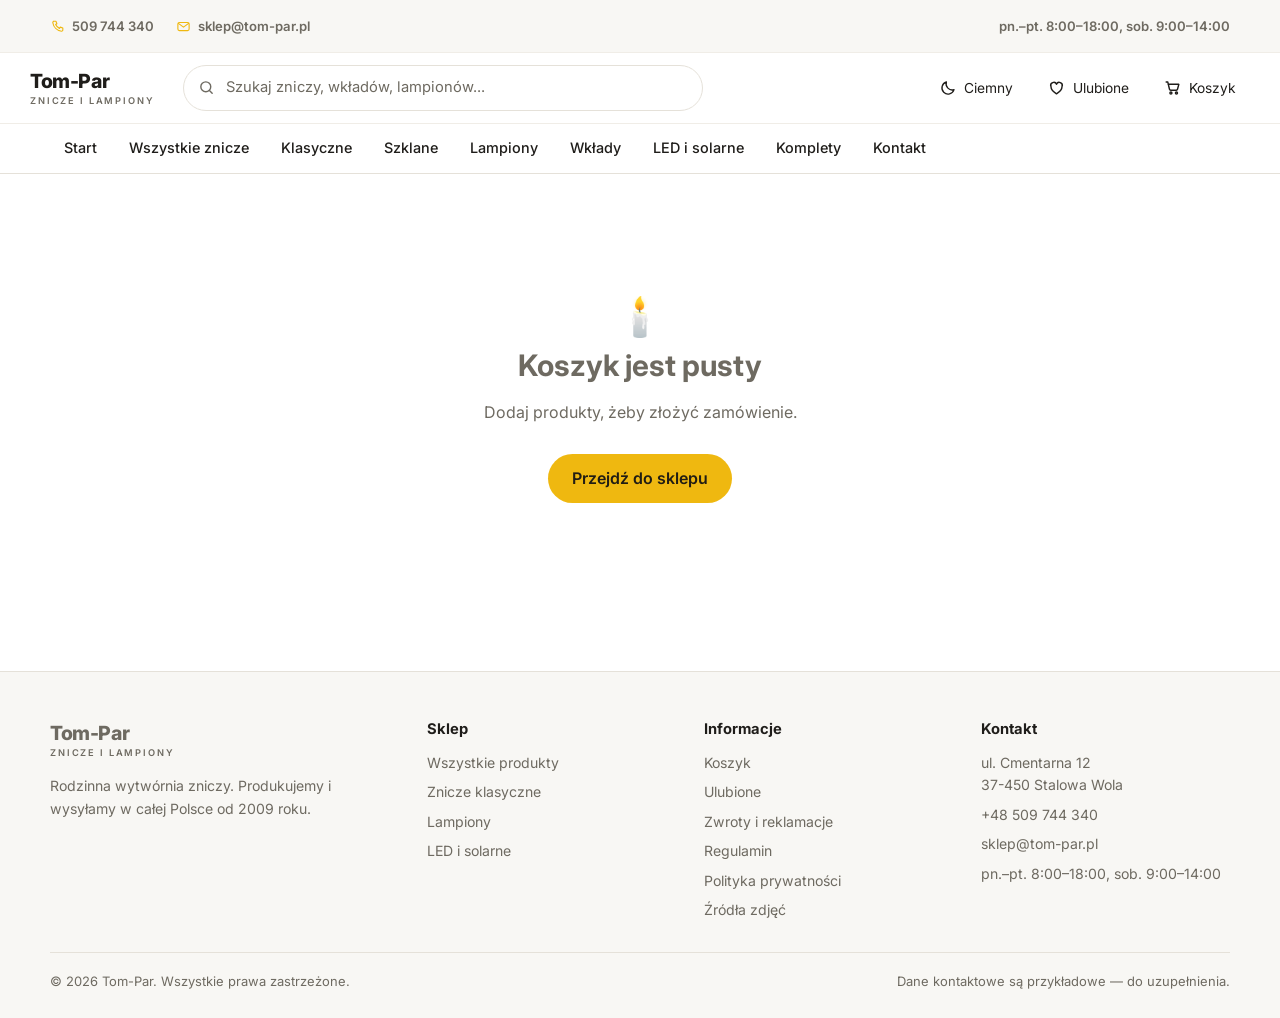
==== commit 981b6d5e: "Usunieta ikona swieczki z logo W naglowku i stopce zostaje sama nazwa z podpisem; zlota kafelka z em" ====
--- a/kasa.html
+++ b/kasa.html
@@ -5,7 +5,7 @@
 <meta name="viewport" content="width=device-width,initial-scale=1">
 <title>Zamówienie — dane, dostawa, płatność | Tom-Par</title>
 <meta name="robots" content="noindex">
-<link rel="preconnect" href="https://fonts.googleapis.com"><link rel="preconnect" href="https://fonts.gstatic.com" crossorigin><link href="https://fonts.googleapis.com/css2?family=Inter:wght@400;500;600;700&display=swap" rel="stylesheet"><link rel="stylesheet" href="css/style.css?v=202609152146">
+<link rel="preconnect" href="https://fonts.googleapis.com"><link rel="preconnect" href="https://fonts.gstatic.com" crossorigin><link href="https://fonts.googleapis.com/css2?family=Inter:wght@400;500;600;700&display=swap" rel="stylesheet"><link rel="stylesheet" href="css/style.css?v=202610211822">
 <script>
   (function(){
     var m = null;
@@ -25,7 +25,7 @@
 </div>
 <header class="site">
   <div class="wrap head-main">
-    <a class="logo" href="index.html"><i>🕯️</i><span>Tom-Par<small>znicze i lampiony</small></span></a>
+    <a class="logo" href="index.html"><span>Tom-Par<small>znicze i lampiony</small></span></a>
     <form class="search" data-search role="search">
       <svg class="search-ico" viewBox="0 0 24 24" fill="none" stroke="currentColor" stroke-width="2" stroke-linecap="round" aria-hidden="true"><circle cx="11" cy="11" r="7"/><path d="m20 20-3.5-3.5"/></svg>
       <input type="search" name="q" placeholder="Szukaj zniczy, wkładów, lampionów..." aria-label="Szukaj w sklepie">
@@ -131,7 +131,7 @@
   <div class="wrap">
     <div class="cols">
       <div>
-        <a class="logo" href="index.html"><i>🕯️</i><span>Tom-Par<small>znicze i lampiony</small></span></a>
+        <a class="logo" href="index.html"><span>Tom-Par<small>znicze i lampiony</small></span></a>
         <p style="max-width:34ch;margin-top:14px">Rodzinna wytwórnia zniczy. Produkujemy i wysyłamy w całej Polsce od 2009 roku.</p>
       </div>
       <div><h4>Sklep</h4><ul>
@@ -161,7 +161,7 @@
     </div>
   </div>
 </footer>
-<script src="js/shop.js?v=202609152146"></script>
-<script src="js/kasa.js?v=202609152146"></script>
+<script src="js/shop.js?v=202610211822"></script>
+<script src="js/kasa.js?v=202610211822"></script>
 </body>
 </html>
--- a/css/style.css
+++ b/css/style.css
@@ -93,7 +93,6 @@
 header.site{position:sticky;top:0;z-index:50;background:var(--header-bg);backdrop-filter:blur(10px);border-bottom:1px solid var(--line)}
 .head-main{display:flex;align-items:center;gap:28px;padding:12px 0}
 .logo{display:flex;align-items:center;gap:10px;font-size:1.22rem;font-weight:800;letter-spacing:-.02em;flex:none}
-.logo i{width:30px;height:30px;border-radius:8px;background:var(--gold);color:var(--on-gold);display:grid;place-items:center;font-style:normal;font-size:.95rem}
 .logo small{display:block;font-size:.58rem;font-weight:600;letter-spacing:.2em;text-transform:uppercase;color:var(--muted);margin-top:-3px}
 
 .search{flex:1;max-width:520px;position:relative;display:flex;align-items:center}
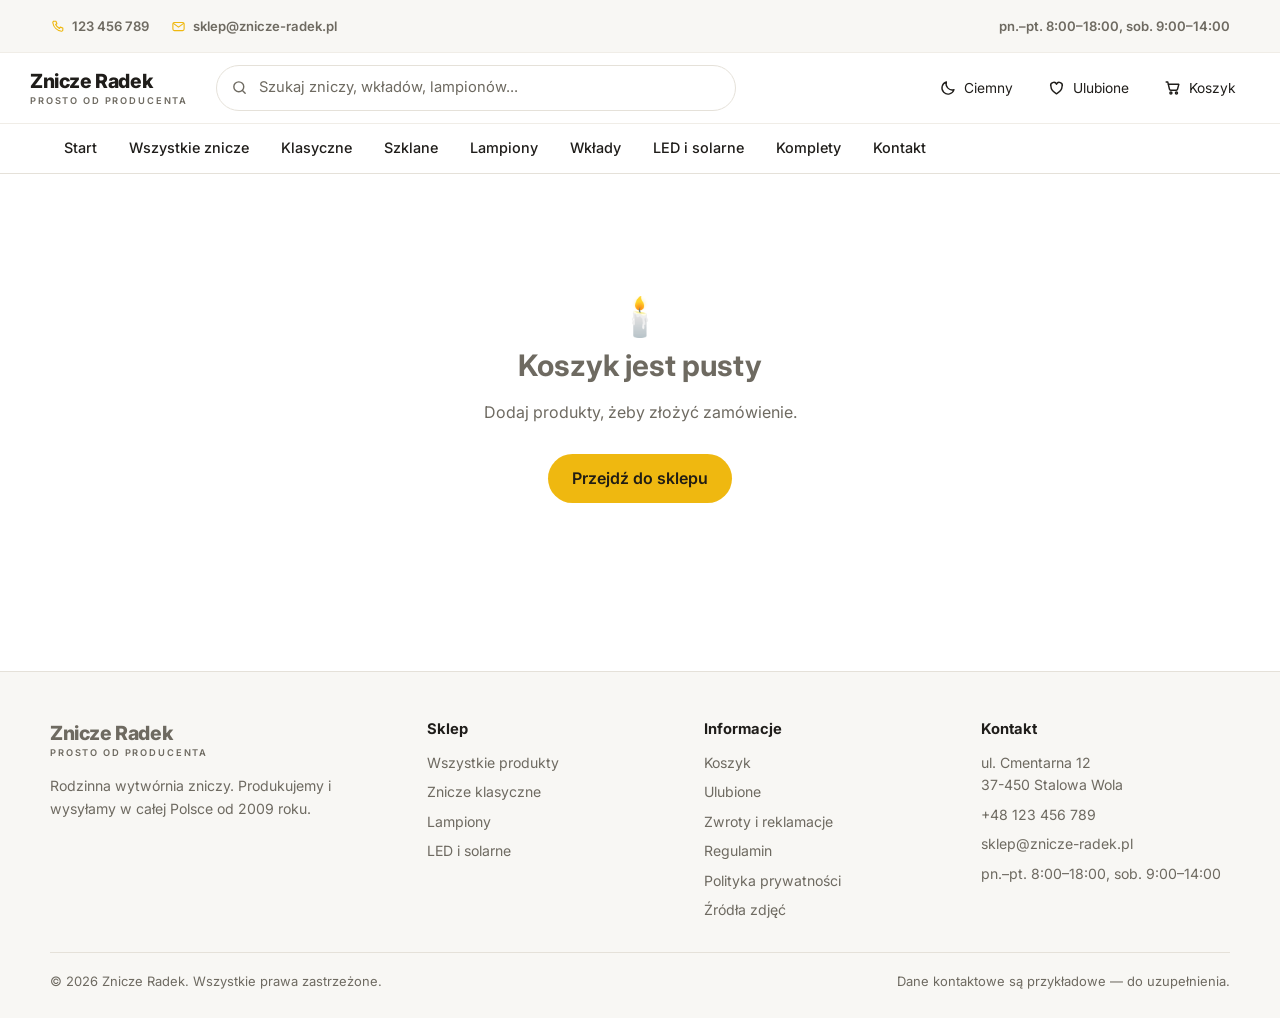
==== commit de9c241a: "Zmiana nazwy sklepu na Znicze Radek i nowy numer telefonu Nazwa w logo, tytulach podstron, stopce, r" ====
--- a/kasa.html
+++ b/kasa.html
@@ -3,13 +3,13 @@
 <head>
 <meta charset="utf-8">
 <meta name="viewport" content="width=device-width,initial-scale=1">
-<title>Zamówienie — dane, dostawa, płatność | Tom-Par</title>
+<title>Zamówienie — dane, dostawa, płatność | Znicze Radek</title>
 <meta name="robots" content="noindex">
-<link rel="preconnect" href="https://fonts.googleapis.com"><link rel="preconnect" href="https://fonts.gstatic.com" crossorigin><link href="https://fonts.googleapis.com/css2?family=Inter:wght@400;500;600;700&display=swap" rel="stylesheet"><link rel="stylesheet" href="css/style.css?v=202610211822">
+<link rel="preconnect" href="https://fonts.googleapis.com"><link rel="preconnect" href="https://fonts.gstatic.com" crossorigin><link href="https://fonts.googleapis.com/css2?family=Inter:wght@400;500;600;700&display=swap" rel="stylesheet"><link rel="stylesheet" href="css/style.css?v=202610211826">
 <script>
   (function(){
     var m = null;
-    try { m = localStorage.getItem('tompar_motyw') || localStorage.getItem('lumen_motyw'); } catch(e){}
+    try { m = localStorage.getItem('zradek_motyw') || localStorage.getItem('tompar_motyw') || localStorage.getItem('lumen_motyw'); } catch(e){}
     if (!m) m = matchMedia('(prefers-color-scheme: dark)').matches ? 'dark' : 'light';
     document.documentElement.dataset.theme = m;
   })();
@@ -18,14 +18,14 @@
 <body>
 <div class="topbar">
   <div class="wrap">
-    <a href="tel:+48509744340"><svg viewBox="0 0 24 24" fill="none" stroke="currentColor" stroke-width="1.8" stroke-linecap="round" stroke-linejoin="round" aria-hidden="true"><path d="M6.5 3.5h3l1.5 4-2 1.4a12 12 0 0 0 6.1 6.1l1.4-2 4 1.5v3a2 2 0 0 1-2.2 2A16.5 16.5 0 0 1 4.5 5.7 2 2 0 0 1 6.5 3.5Z"/></svg>509 744 340</a>
-    <a href="mailto:sklep@tom-par.pl"><svg viewBox="0 0 24 24" fill="none" stroke="currentColor" stroke-width="1.8" stroke-linecap="round" stroke-linejoin="round" aria-hidden="true"><rect x="3" y="5.5" width="18" height="13" rx="2.5"/><path d="m3.8 7 8.2 6 8.2-6"/></svg>sklep@tom-par.pl</a>
+    <a href="tel:+48123456789"><svg viewBox="0 0 24 24" fill="none" stroke="currentColor" stroke-width="1.8" stroke-linecap="round" stroke-linejoin="round" aria-hidden="true"><path d="M6.5 3.5h3l1.5 4-2 1.4a12 12 0 0 0 6.1 6.1l1.4-2 4 1.5v3a2 2 0 0 1-2.2 2A16.5 16.5 0 0 1 4.5 5.7 2 2 0 0 1 6.5 3.5Z"/></svg>123 456 789</a>
+    <a href="mailto:sklep@znicze-radek.pl"><svg viewBox="0 0 24 24" fill="none" stroke="currentColor" stroke-width="1.8" stroke-linecap="round" stroke-linejoin="round" aria-hidden="true"><rect x="3" y="5.5" width="18" height="13" rx="2.5"/><path d="m3.8 7 8.2 6 8.2-6"/></svg>sklep@znicze-radek.pl</a>
     <span class="topbar-godziny">pn.–pt. 8:00–18:00, sob. 9:00–14:00</span>
   </div>
 </div>
 <header class="site">
   <div class="wrap head-main">
-    <a class="logo" href="index.html"><span>Tom-Par<small>znicze i lampiony</small></span></a>
+    <a class="logo" href="index.html"><span>Znicze Radek<small>prosto od producenta</small></span></a>
     <form class="search" data-search role="search">
       <svg class="search-ico" viewBox="0 0 24 24" fill="none" stroke="currentColor" stroke-width="2" stroke-linecap="round" aria-hidden="true"><circle cx="11" cy="11" r="7"/><path d="m20 20-3.5-3.5"/></svg>
       <input type="search" name="q" placeholder="Szukaj zniczy, wkładów, lampionów..." aria-label="Szukaj w sklepie">
@@ -131,7 +131,7 @@
   <div class="wrap">
     <div class="cols">
       <div>
-        <a class="logo" href="index.html"><span>Tom-Par<small>znicze i lampiony</small></span></a>
+        <a class="logo" href="index.html"><span>Znicze Radek<small>prosto od producenta</small></span></a>
         <p style="max-width:34ch;margin-top:14px">Rodzinna wytwórnia zniczy. Produkujemy i wysyłamy w całej Polsce od 2009 roku.</p>
       </div>
       <div><h4>Sklep</h4><ul>
@@ -150,18 +150,18 @@
       </ul></div>
       <div><h4>Kontakt</h4><ul>
         <li>ul. Cmentarna 12<br>37-450 Stalowa Wola</li>
-        <li><a href="tel:+48509744340">+48 509 744 340</a></li>
-        <li><a href="mailto:sklep@tom-par.pl">sklep@tom-par.pl</a></li>
+        <li><a href="tel:+48123456789">+48 123 456 789</a></li>
+        <li><a href="mailto:sklep@znicze-radek.pl">sklep@znicze-radek.pl</a></li>
         <li>pn.–pt. 8:00–18:00, sob. 9:00–14:00</li>
       </ul></div>
     </div>
     <div class="copy">
-      <span>© 2026 Tom-Par. Wszystkie prawa zastrzeżone.</span>
+      <span>© 2026 Znicze Radek. Wszystkie prawa zastrzeżone.</span>
       <span>Dane kontaktowe są przykładowe — do uzupełnienia.</span>
     </div>
   </div>
 </footer>
-<script src="js/shop.js?v=202610211822"></script>
-<script src="js/kasa.js?v=202610211822"></script>
+<script src="js/shop.js?v=202610211826"></script>
+<script src="js/kasa.js?v=202610211826"></script>
 </body>
 </html>
--- a/css/style.css
+++ b/css/style.css
@@ -1,5 +1,5 @@
 /* ===========================================================
-   Tom-Par — arkusz stylów. Motyw jasny (domyślny) + ciemny.
+   Znicze Radek — arkusz stylów. Motyw jasny (domyślny) + ciemny.
    =========================================================== */
 
 /* --- MOTYW JASNY --- */
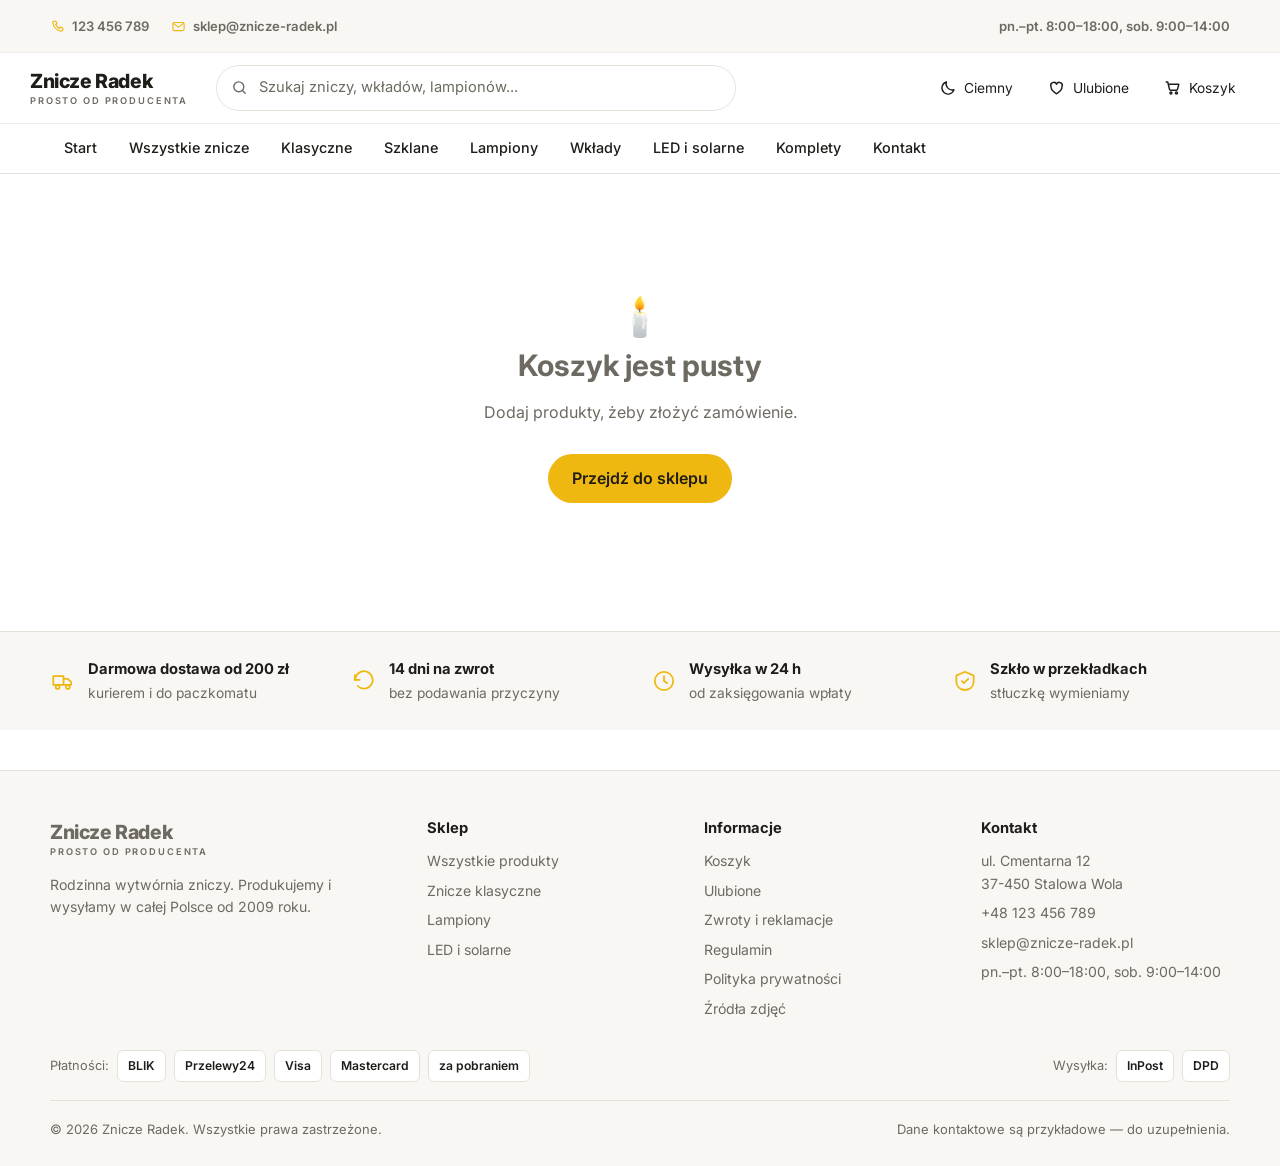
==== commit f9fa95a6: "Siatka produktow i pasek zalet w duchu Zalando Karty bez ramek i cieni: zdjecie w kadrze 3:4 niesie " ====
--- a/kasa.html
+++ b/kasa.html
@@ -5,7 +5,7 @@
 <meta name="viewport" content="width=device-width,initial-scale=1">
 <title>Zamówienie — dane, dostawa, płatność | Znicze Radek</title>
 <meta name="robots" content="noindex">
-<link rel="preconnect" href="https://fonts.googleapis.com"><link rel="preconnect" href="https://fonts.gstatic.com" crossorigin><link href="https://fonts.googleapis.com/css2?family=Inter:wght@400;500;600;700&display=swap" rel="stylesheet"><link rel="stylesheet" href="css/style.css?v=202610211826">
+<link rel="preconnect" href="https://fonts.googleapis.com"><link rel="preconnect" href="https://fonts.gstatic.com" crossorigin><link href="https://fonts.googleapis.com/css2?family=Inter:wght@400;500;600;700&display=swap" rel="stylesheet"><link rel="stylesheet" href="css/style.css?v=202610211831">
 <script>
   (function(){
     var m = null;
@@ -127,6 +127,14 @@
   </div>
 </section>
 </main>
+<section class="zalety">
+  <div class="wrap">
+    <div class="zaleta"><svg viewBox="0 0 24 24" fill="none" stroke="currentColor" stroke-width="1.6" stroke-linecap="round" stroke-linejoin="round" aria-hidden="true"><path d="M3 7.5h9.5v8H3zM12.5 10h4l3 3v2.5h-7z"/><circle cx="7" cy="17.5" r="1.8"/><circle cx="16.5" cy="17.5" r="1.8"/></svg><span><b>Darmowa dostawa od 200 zł</b>kurierem i do paczkomatu</span></div>
+    <div class="zaleta"><svg viewBox="0 0 24 24" fill="none" stroke="currentColor" stroke-width="1.6" stroke-linecap="round" stroke-linejoin="round" aria-hidden="true"><path d="M4 11a8 8 0 1 1 2.3 5.6"/><path d="M3.5 6.5V11H8"/></svg><span><b>14 dni na zwrot</b>bez podawania przyczyny</span></div>
+    <div class="zaleta"><svg viewBox="0 0 24 24" fill="none" stroke="currentColor" stroke-width="1.6" stroke-linecap="round" stroke-linejoin="round" aria-hidden="true"><circle cx="12" cy="12" r="8.5"/><path d="M12 7.5V12l3 2"/></svg><span><b>Wysyłka w 24 h</b>od zaksięgowania wpłaty</span></div>
+    <div class="zaleta"><svg viewBox="0 0 24 24" fill="none" stroke="currentColor" stroke-width="1.6" stroke-linecap="round" stroke-linejoin="round" aria-hidden="true"><path d="M12 3.5 20 7v6c0 4-3.4 6.8-8 7.5-4.6-.7-8-3.5-8-7.5V7Z"/><path d="m9 12 2 2 4-4"/></svg><span><b>Szkło w przekładkach</b>stłuczkę wymieniamy</span></div>
+  </div>
+</section>
 <footer class="site" id="kontakt">
   <div class="wrap">
     <div class="cols">
@@ -155,13 +163,19 @@
         <li>pn.–pt. 8:00–18:00, sob. 9:00–14:00</li>
       </ul></div>
     </div>
+    <div class="platnosci">
+      <span>Płatności:</span>
+      <i>BLIK</i><i>Przelewy24</i><i>Visa</i><i>Mastercard</i><i>za pobraniem</i>
+      <span style="margin-left:auto">Wysyłka:</span>
+      <i>InPost</i><i>DPD</i>
+    </div>
     <div class="copy">
       <span>© 2026 Znicze Radek. Wszystkie prawa zastrzeżone.</span>
       <span>Dane kontaktowe są przykładowe — do uzupełnienia.</span>
     </div>
   </div>
 </footer>
-<script src="js/shop.js?v=202610211826"></script>
-<script src="js/kasa.js?v=202610211826"></script>
+<script src="js/shop.js?v=202610211831"></script>
+<script src="js/kasa.js?v=202610211831"></script>
 </body>
 </html>
--- a/css/style.css
+++ b/css/style.css
@@ -186,21 +186,44 @@
 .chip.active{background:var(--gold);border-color:var(--gold);color:var(--on-gold);font-weight:600}
 
 /* --- KARTA PRODUKTU --- */
-.card{background:var(--card);border:1px solid var(--line);border-radius:var(--radius);overflow:hidden;display:flex;flex-direction:column;transition:.25s}
-.card:hover{box-shadow:var(--shadow-lg);transform:translateY(-3px)}
-.card .thumb{aspect-ratio:1/1;background:var(--thumb-1);position:relative;overflow:hidden}
-.card .thumb img{position:absolute;inset:0;width:100%;height:100%;object-fit:cover;transition:transform .4s}
-.card:hover .thumb img{transform:scale(1.05)}
-
-.tag{position:absolute;top:10px;left:10px;background:var(--gold);color:var(--on-gold);font-size:.68rem;font-weight:700;letter-spacing:.06em;text-transform:uppercase;padding:4px 9px;border-radius:5px}
-.card .body{padding:16px 18px 20px;display:flex;flex-direction:column;flex:1;gap:5px}
-.card h3{font-size:1rem;margin:0;line-height:1.35}
-.card .desc{font-size:.85rem;color:var(--muted);flex:1}
-.price{font-size:1.2rem;font-weight:800;margin-top:6px}
+.card{background:transparent;border:0;border-radius:0;overflow:visible;display:flex;flex-direction:column}
+.card .thumb{aspect-ratio:3/4;background:var(--thumb-1);border-radius:10px;position:relative;overflow:hidden}
+.card .thumb img{position:absolute;inset:0;width:100%;height:100%;object-fit:cover;transition:transform .5s}
+.card:hover .thumb img{transform:scale(1.04)}
+.tag{position:absolute;top:10px;left:10px;background:var(--card);color:var(--text);font-size:.68rem;font-weight:700;
+  letter-spacing:.06em;text-transform:uppercase;padding:5px 9px;border-radius:4px;box-shadow:var(--shadow)}
+.tag-promo{background:var(--err);color:#fff;letter-spacing:0;font-size:.78rem}
+.card .body{padding:12px 2px 4px;display:flex;flex-direction:column;flex:1;gap:3px}
+.card h3{font-size:.95rem;margin:0;line-height:1.35;font-weight:700}
+.card .desc{font-size:.84rem;color:var(--muted);flex:1;
+  display:-webkit-box;-webkit-line-clamp:2;-webkit-box-orient:vertical;overflow:hidden}
+.price{font-size:1.05rem;font-weight:800;margin-top:6px;display:flex;align-items:baseline;gap:8px}
 .price small{color:var(--muted);font-weight:400;font-size:.74rem}
+.price s{color:var(--muted);font-weight:500;font-size:.85rem}
+.price-promo{color:var(--err)}
+
+/* przycisk zakupu wjezdza na zdjecie dopiero pod kursorem */
+.card-do-koszyka{position:absolute;left:10px;right:10px;bottom:10px;z-index:3;border:0;cursor:pointer;
+  font:inherit;font-weight:600;font-size:.88rem;padding:11px 14px;border-radius:8px;
+  background:var(--card);color:var(--text);box-shadow:var(--shadow-lg);
+  opacity:0;transform:translateY(8px);transition:.2s}
+.card:hover .card-do-koszyka,.card:focus-within .card-do-koszyka{opacity:1;transform:translateY(0)}
+.card-do-koszyka:hover{background:var(--gold);color:var(--on-gold)}
+@media(hover:none){
+  .card-do-koszyka{opacity:1;transform:none}
+}
+
+/* --- PASEK SORTOWANIA --- */
+.sortbar{display:flex;align-items:center;gap:16px;flex-wrap:wrap;
+  padding:0 0 16px;margin-bottom:8px;border-bottom:1px solid var(--line-soft)}
+.sort-ile{font-size:.88rem;color:var(--muted)}
+.sort-wybor{margin-left:auto;font-size:.88rem;color:var(--muted);display:flex;align-items:center;gap:8px}
+.sort-wybor select{background:var(--input-bg);border:1px solid var(--line);color:var(--text);
+  border-radius:8px;padding:8px 11px;font:inherit;font-size:.88rem;cursor:pointer}
+.sort-wybor select:focus{outline:none;border-color:var(--gold)}
 
 /* --- SERDUSZKO --- */
-.fav{position:absolute;top:10px;right:10px;z-index:2;width:36px;height:36px;border-radius:50%;background:var(--card);border:1px solid var(--line);color:var(--muted);font-size:1rem;line-height:1;cursor:pointer;display:flex;align-items:center;justify-content:center;transition:.2s;box-shadow:var(--shadow)}
+.fav{position:absolute;top:8px;right:8px;z-index:2;width:34px;height:34px;border-radius:50%;background:var(--card);border:0;color:var(--muted);font-size:1rem;line-height:1;cursor:pointer;display:flex;align-items:center;justify-content:center;transition:.2s;box-shadow:var(--shadow)}
 .fav:hover{color:var(--err);border-color:var(--err);transform:scale(1.08)}
 .fav.on{color:#fff;background:var(--err);border-color:var(--err)}
 
@@ -302,6 +325,18 @@
   .dok-spis{position:static}
 }
 
+/* --- PASEK ZALET --- */
+.zalety{background:var(--bg-soft);border-top:1px solid var(--line);padding:26px 0}
+.zalety .wrap{display:grid;grid-template-columns:repeat(4,1fr);gap:22px}
+.zaleta{display:flex;align-items:center;gap:12px;font-size:.86rem;color:var(--muted)}
+.zaleta svg{width:26px;height:26px;color:var(--gold);flex:none}
+.zaleta b{display:block;color:var(--text);font-size:.92rem;font-weight:700}
+
+/* --- METODY PŁATNOŚCI W STOPCE --- */
+.platnosci{display:flex;align-items:center;gap:8px;flex-wrap:wrap;padding:0 0 18px;font-size:.8rem}
+.platnosci i{font-style:normal;font-weight:600;color:var(--text);background:var(--card);
+  border:1px solid var(--line);border-radius:6px;padding:5px 10px;font-size:.76rem}
+
 /* --- STOPKA --- */
 footer.site{border-top:1px solid var(--line);background:var(--bg-soft);padding:46px 0 26px;color:var(--muted);font-size:.88rem;margin-top:40px}
 footer.site .cols{display:grid;grid-template-columns:1.4fr 1fr 1fr 1fr;gap:28px;margin-bottom:30px}
@@ -312,6 +347,7 @@
 
 /* --- RESPONSYWNOŚĆ --- */
 @media(max-width:980px){
+  .zalety .wrap{grid-template-columns:1fr 1fr}
   .checkout{grid-template-columns:1fr}
   .summary{position:static}
   .cols-4{grid-template-columns:repeat(2,1fr)}
@@ -334,6 +370,7 @@
   .hero::after{background:linear-gradient(180deg,rgba(8,6,5,.5) 0%,rgba(8,6,5,.82) 55%,rgba(8,6,5,.92) 100%)}
   .hero-inner h1{max-width:none}
   .trust{gap:18px}
+  .zalety .wrap{grid-template-columns:1fr}
   .mosaic{grid-auto-rows:120px}
   .tile.big{grid-column:span 2;grid-row:span 1}
   section{padding:46px 0}
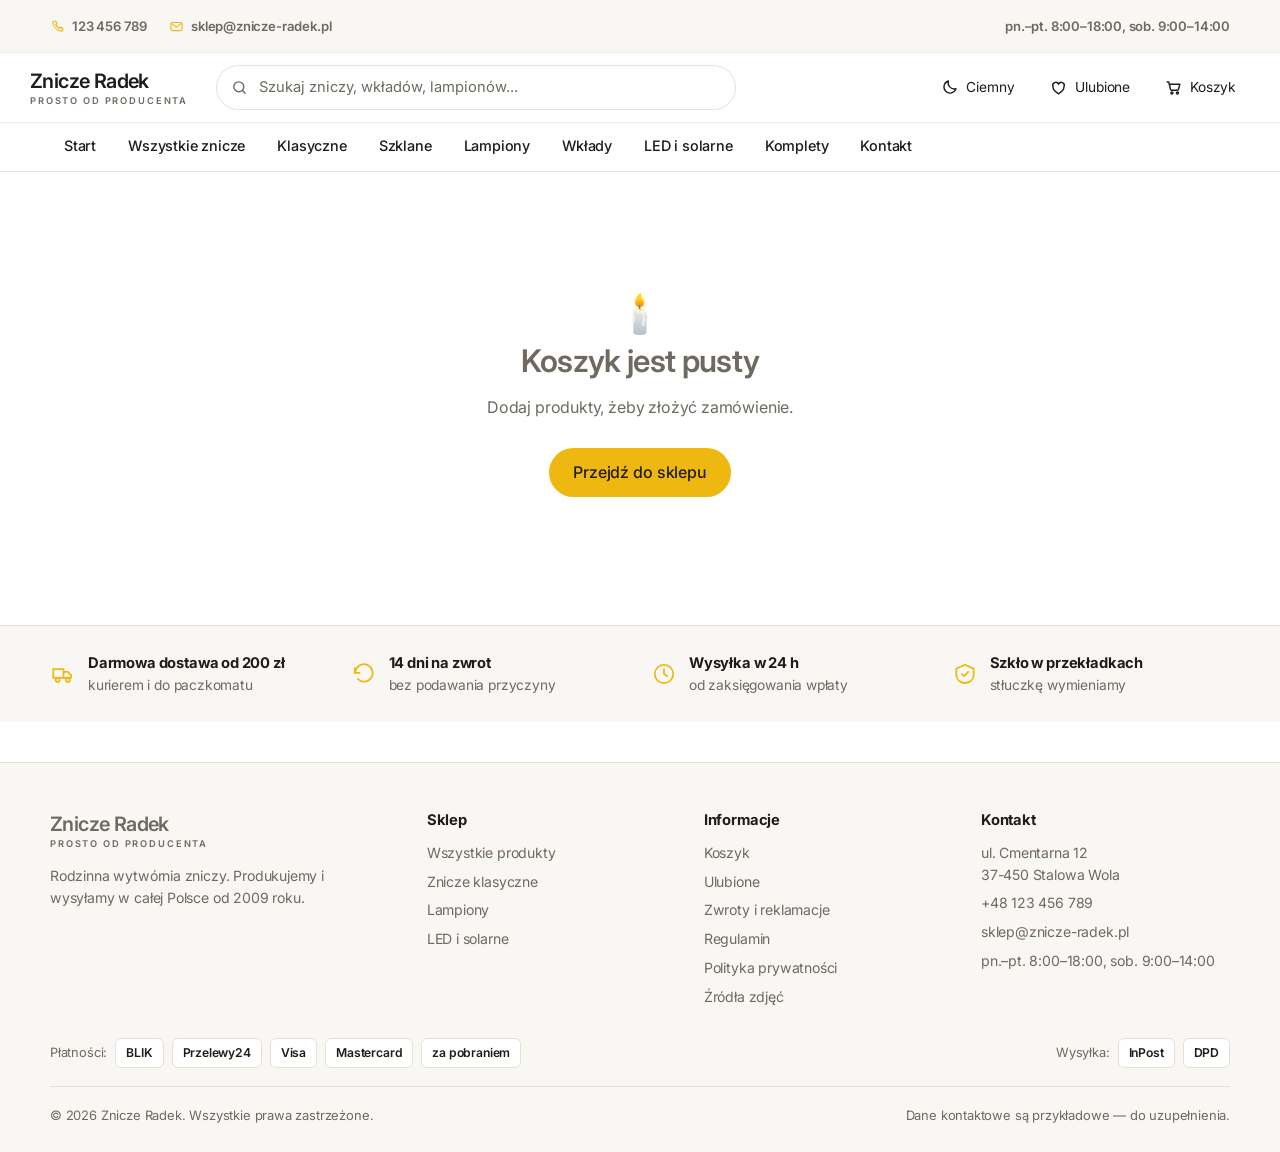
==== commit df0db855: "Typografia w stylu Apple Krojem pierwszego wyboru jest systemowy San Francisco (-apple-system), czyl" ====
--- a/kasa.html
+++ b/kasa.html
@@ -5,7 +5,7 @@
 <meta name="viewport" content="width=device-width,initial-scale=1">
 <title>Zamówienie — dane, dostawa, płatność | Znicze Radek</title>
 <meta name="robots" content="noindex">
-<link rel="preconnect" href="https://fonts.googleapis.com"><link rel="preconnect" href="https://fonts.gstatic.com" crossorigin><link href="https://fonts.googleapis.com/css2?family=Inter:wght@400;500;600;700&display=swap" rel="stylesheet"><link rel="stylesheet" href="css/style.css?v=202610211831">
+<link rel="preconnect" href="https://fonts.googleapis.com"><link rel="preconnect" href="https://fonts.gstatic.com" crossorigin><link href="https://fonts.googleapis.com/css2?family=Inter:wght@400;500;600&display=swap" rel="stylesheet"><link rel="stylesheet" href="css/style.css?v=202610211834">
 <script>
   (function(){
     var m = null;
@@ -175,7 +175,7 @@
     </div>
   </div>
 </footer>
-<script src="js/shop.js?v=202610211831"></script>
-<script src="js/kasa.js?v=202610211831"></script>
+<script src="js/shop.js?v=202610211834"></script>
+<script src="js/kasa.js?v=202610211834"></script>
 </body>
 </html>
--- a/css/style.css
+++ b/css/style.css
@@ -25,7 +25,7 @@
   --err:#c8402c;
   --radius:12px;
   --max:1220px;
-  --font:"Inter",-apple-system,BlinkMacSystemFont,"Segoe UI",Roboto,Helvetica,Arial,sans-serif;
+  --font:-apple-system,BlinkMacSystemFont,"SF Pro Text","SF Pro Display","Helvetica Neue","Inter","Segoe UI Variable","Segoe UI",Roboto,Arial,sans-serif;
   color-scheme:light;
 }
 
@@ -68,12 +68,13 @@
 html{scroll-behavior:smooth}
 /* przyklejony naglowek nie moze zaslaniac celu przewijania */
 section[id],[id^="naglowek"]{scroll-margin-top:124px}
-body{margin:0;background:var(--bg);color:var(--text);font-family:var(--font);line-height:1.6;-webkit-font-smoothing:antialiased;transition:background .2s,color .2s}
+body{margin:0;background:var(--bg);color:var(--text);font-family:var(--font);line-height:1.55;letter-spacing:-.011em;-webkit-font-smoothing:antialiased;transition:background .2s,color .2s}
 img{max-width:100%;display:block}
 a{color:inherit;text-decoration:none}
-h1,h2,h3{font-weight:700;line-height:1.25;margin:0 0 .5em}
-h1{font-size:clamp(1.8rem,3.6vw,2.6rem)}
-h2{font-size:clamp(1.35rem,2.4vw,1.85rem)}
+h1,h2,h3{font-weight:600;line-height:1.14;margin:0 0 .5em;letter-spacing:-.022em}
+h1{letter-spacing:-.032em}
+h1{font-size:clamp(1.9rem,3.8vw,2.9rem)}
+h2{font-size:clamp(1.4rem,2.5vw,1.95rem)}
 .wrap{max-width:var(--max);margin:0 auto;padding:0 20px}
 .muted{color:var(--muted)}
 .center{text-align:center}
@@ -92,7 +93,7 @@
 /* --- NAGŁÓWEK --- */
 header.site{position:sticky;top:0;z-index:50;background:var(--header-bg);backdrop-filter:blur(10px);border-bottom:1px solid var(--line)}
 .head-main{display:flex;align-items:center;gap:28px;padding:12px 0}
-.logo{display:flex;align-items:center;gap:10px;font-size:1.22rem;font-weight:800;letter-spacing:-.02em;flex:none}
+.logo{display:flex;align-items:center;gap:10px;font-size:1.24rem;font-weight:600;letter-spacing:-.03em;flex:none}
 .logo small{display:block;font-size:.58rem;font-weight:600;letter-spacing:.2em;text-transform:uppercase;color:var(--muted);margin-top:-3px}
 
 .search{flex:1;max-width:520px;position:relative;display:flex;align-items:center}
@@ -154,7 +155,7 @@
 .trust b{display:block;color:#fff;font-size:.95rem}
 
 /* --- PRZYCISKI --- */
-.btn{display:inline-flex;align-items:center;justify-content:center;gap:8px;border:0;cursor:pointer;font:inherit;font-weight:600;padding:12px 24px;border-radius:999px;transition:.2s;background:var(--gold);color:var(--on-gold)}
+.btn{display:inline-flex;align-items:center;justify-content:center;gap:8px;border:0;cursor:pointer;font:inherit;font-weight:500;letter-spacing:-.008em;padding:12px 24px;border-radius:999px;transition:.2s;background:var(--gold);color:var(--on-gold)}
 .btn:hover{background:var(--gold-soft)}
 .btn.ghost{background:transparent;color:var(--text);border:1px solid var(--line)}
 .btn.ghost:hover{border-color:var(--gold);color:var(--gold)}
@@ -194,10 +195,10 @@
   letter-spacing:.06em;text-transform:uppercase;padding:5px 9px;border-radius:4px;box-shadow:var(--shadow)}
 .tag-promo{background:var(--err);color:#fff;letter-spacing:0;font-size:.78rem}
 .card .body{padding:12px 2px 4px;display:flex;flex-direction:column;flex:1;gap:3px}
-.card h3{font-size:.95rem;margin:0;line-height:1.35;font-weight:700}
+.card h3{font-size:.95rem;margin:0;line-height:1.35;font-weight:600;letter-spacing:-.012em}
 .card .desc{font-size:.84rem;color:var(--muted);flex:1;
   display:-webkit-box;-webkit-line-clamp:2;-webkit-box-orient:vertical;overflow:hidden}
-.price{font-size:1.05rem;font-weight:800;margin-top:6px;display:flex;align-items:baseline;gap:8px}
+.price{font-size:1.05rem;font-weight:600;letter-spacing:-.02em;margin-top:6px;display:flex;align-items:baseline;gap:8px}
 .price small{color:var(--muted);font-weight:400;font-size:.74rem}
 .price s{color:var(--muted);font-weight:500;font-size:.85rem}
 .price-promo{color:var(--err)}
@@ -262,7 +263,7 @@
 .summary{position:sticky;top:110px;background:var(--card);border:1px solid var(--line);border-radius:var(--radius);padding:24px;box-shadow:var(--shadow)}
 .sum-line{display:flex;justify-content:space-between;gap:12px;font-size:.9rem;padding:6px 0;color:var(--muted)}
 .sum-line strong{color:var(--text);font-weight:600}
-.sum-total{display:flex;justify-content:space-between;align-items:baseline;border-top:1px solid var(--line);margin-top:12px;padding-top:14px;font-size:1.3rem;font-weight:800}
+.sum-total{display:flex;justify-content:space-between;align-items:baseline;border-top:1px solid var(--line);margin-top:12px;padding-top:14px;font-size:1.32rem;font-weight:600;letter-spacing:-.024em}
 .mini-item{display:flex;gap:11px;align-items:center;padding:9px 0;border-bottom:1px solid var(--line-soft)}
 .mini-item .mt{width:44px;height:44px;border-radius:7px;background:var(--thumb-1);overflow:hidden;flex:none}
 .mini-item .mt img{width:100%;height:100%;object-fit:cover;border-radius:7px}
